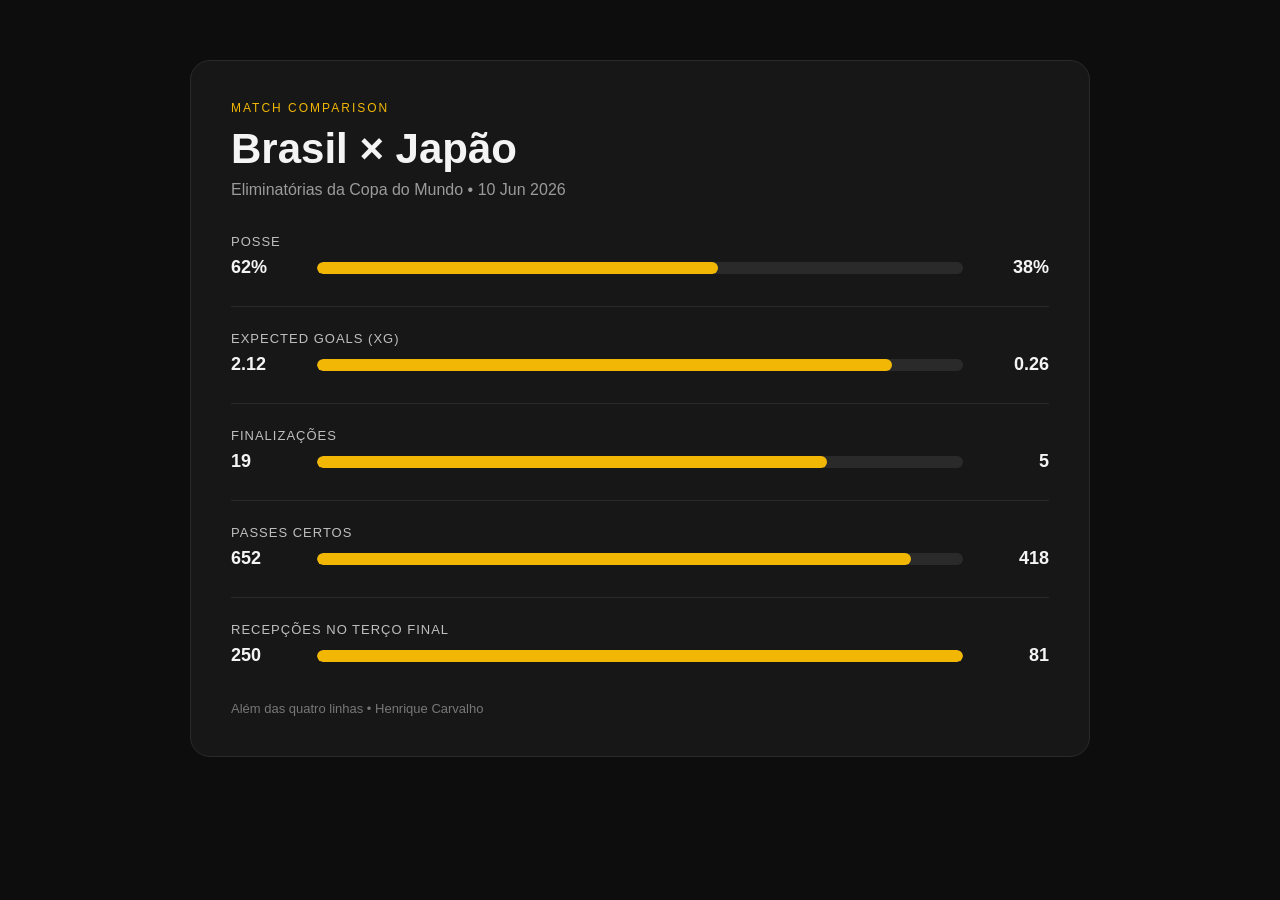
==== components/match-comparison.html @ fbf84113 "Remove match-comparison.html header" ====
<!DOCTYPE html>
<html lang="pt-BR">

<head>

<meta charset="UTF-8">
<meta name="viewport" content="width=device-width, initial-scale=1.0">

<title>Match Comparison</title>

<style>

*{
    margin:0;
    padding:0;
    box-sizing:border-box;
}

body{

    background:#0D0D0D;

    color:#F4F4F4;

    font-family:Inter,Arial,sans-serif;

    display:flex;

    justify-content:center;

    padding:60px;

}

.container{

    width:900px;

    background:#171717;

    border:1px solid #2A2A2A;

    border-radius:20px;

    padding:40px;

}

.label{

    color:#F2B705;

    font-size:12px;

    letter-spacing:2px;

    text-transform:uppercase;

    margin-bottom:10px;

}

h1{

    font-size:42px;

    margin-bottom:8px;

}

.subtitle{

    color:#9B9B9B;

    margin-bottom:35px;

}

.metric{

    margin-bottom:28px;

}

.metric-title{

    font-size:13px;

    color:#BFBFBF;

    margin-bottom:8px;

    letter-spacing:1px;

    text-transform:uppercase;

}

.row{

    display:grid;

    grid-template-columns:70px 1fr 70px;

    gap:16px;

    align-items:center;

}

.value{

    font-weight:700;

    font-size:18px;

}

.track{

    height:12px;

    background:#2A2A2A;

    border-radius:999px;

    overflow:hidden;

    position:relative;

}

.fill{

    height:100%;

    background:#F2B705;

    border-radius:999px;

}

.divider{

    height:1px;

    background:#2A2A2A;

    margin:24px 0;

}

.footer{

    margin-top:35px;

    color:#777;

    font-size:13px;

}

</style>

</head>

<body>

<div class="container">

<div class="label">

MATCH COMPARISON

</div>

<h1>

Brasil × Japão

</h1>

<div class="subtitle">

Eliminatórias da Copa do Mundo • 10 Jun 2026

</div>

<div class="metric">

<div class="metric-title">

Posse

</div>

<div class="row">

<div class="value">

62%

</div>

<div class="track">

<div class="fill" style="width:62%;"></div>

</div>

<div class="value" style="text-align:right;">

38%

</div>

</div>

</div>

<div class="divider"></div>

<div class="metric">

<div class="metric-title">

Expected Goals (xG)

</div>

<div class="row">

<div class="value">

2.12

</div>

<div class="track">

<div class="fill" style="width:89%;"></div>

</div>

<div class="value" style="text-align:right;">

0.26

</div>

</div>

</div>

<div class="divider"></div>

<div class="metric">

<div class="metric-title">

Finalizações

</div>

<div class="row">

<div class="value">

19

</div>

<div class="track">

<div class="fill" style="width:79%;"></div>

</div>

<div class="value" style="text-align:right;">

5

</div>

</div>

</div>

<div class="divider"></div>

<div class="metric">

<div class="metric-title">

Passes Certos

</div>

<div class="row">

<div class="value">

652

</div>

<div class="track">

<div class="fill" style="width:92%;"></div>

</div>

<div class="value" style="text-align:right;">

418

</div>

</div>

</div>

<div class="divider"></div>

<div class="metric">

<div class="metric-title">

Recepções no Terço Final

</div>

<div class="row">

<div class="value">

250

</div>

<div class="track">

<div class="fill" style="width:100%;"></div>

</div>

<div class="value" style="text-align:right;">

81

</div>

</div>

</div>

<div class="footer">

Além das quatro linhas • Henrique Carvalho

</div>

</div>

</body>

</html>
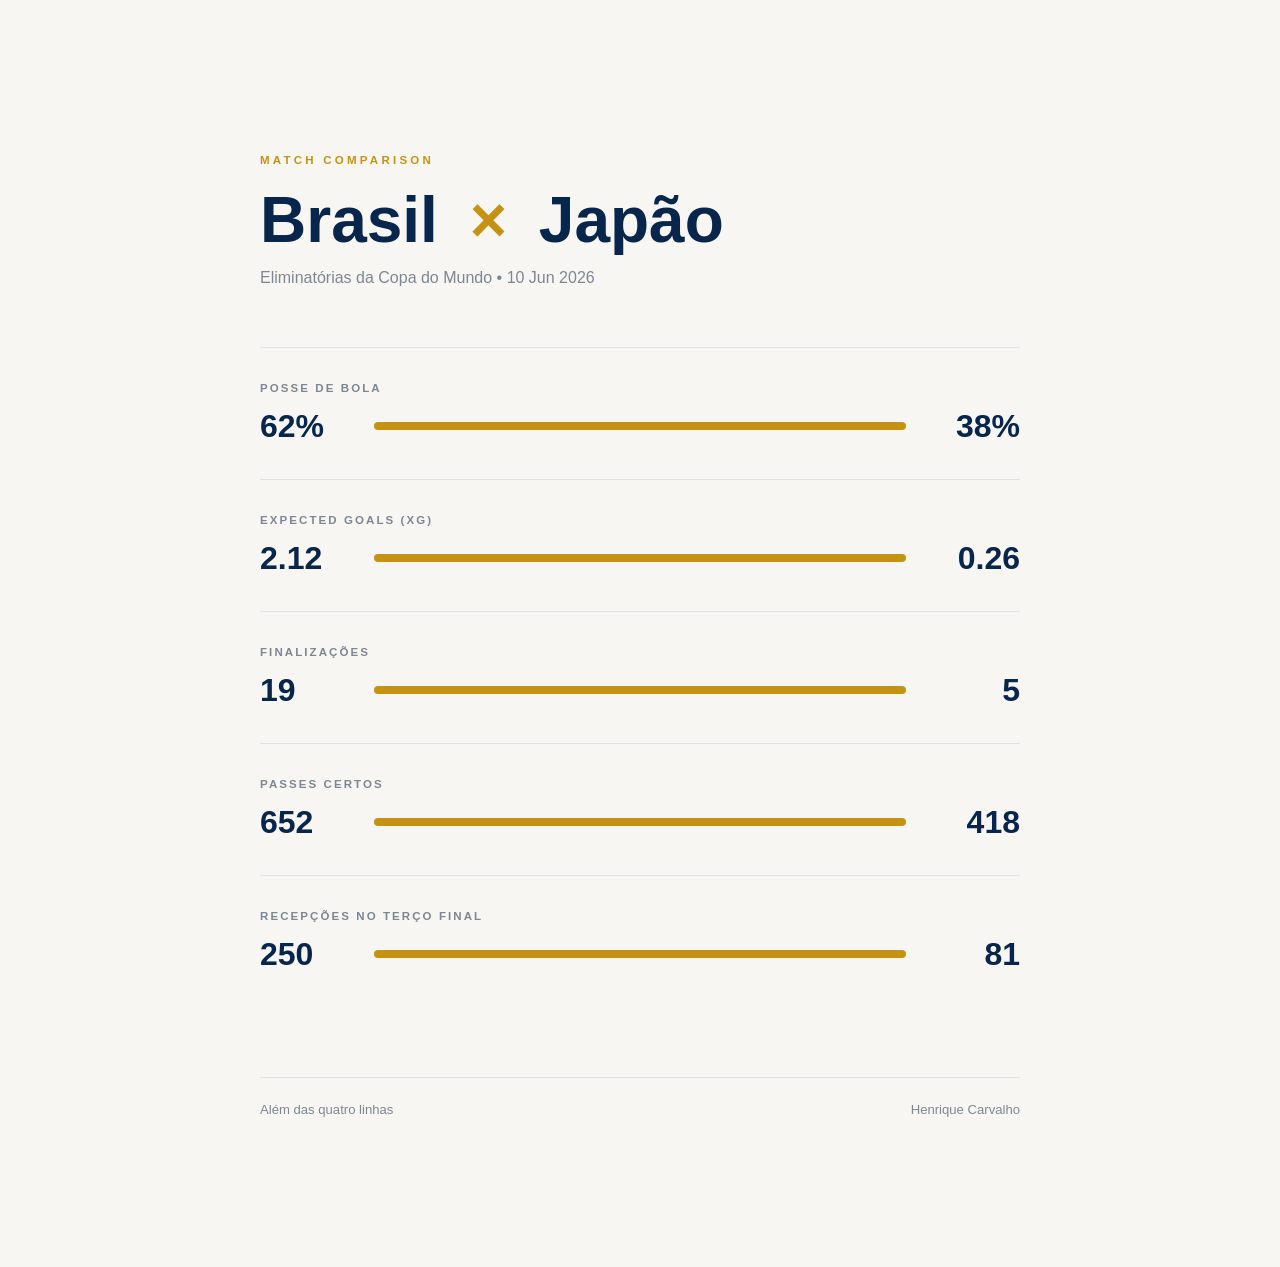
==== commit cb0d8339: "C-01 Match Comparison - primeira implementação" ====
--- a/components/match-comparison.html
+++ b/components/match-comparison.html
@@ -3,365 +3,68 @@
 
 <head>
 
-<meta charset="UTF-8">
-<meta name="viewport" content="width=device-width, initial-scale=1.0">
+    <meta charset="UTF-8">
 
-<title>Match Comparison</title>
+    <meta name="viewport"
+          content="width=device-width, initial-scale=1.0">
 
-<style>
+    <title>Match Comparison</title>
 
-*{
-    margin:0;
-    padding:0;
-    box-sizing:border-box;
-}
-
-body{
-
-    background:#0D0D0D;
-
-    color:#F4F4F4;
-
-    font-family:Inter,Arial,sans-serif;
-
-    display:flex;
-
-    justify-content:center;
-
-    padding:60px;
-
-}
-
-.container{
-
-    width:900px;
-
-    background:#171717;
-
-    border:1px solid #2A2A2A;
-
-    border-radius:20px;
-
-    padding:40px;
-
-}
-
-.label{
-
-    color:#F2B705;
-
-    font-size:12px;
-
-    letter-spacing:2px;
-
-    text-transform:uppercase;
-
-    margin-bottom:10px;
-
-}
-
-h1{
-
-    font-size:42px;
-
-    margin-bottom:8px;
-
-}
-
-.subtitle{
-
-    color:#9B9B9B;
-
-    margin-bottom:35px;
-
-}
-
-.metric{
-
-    margin-bottom:28px;
-
-}
-
-.metric-title{
-
-    font-size:13px;
-
-    color:#BFBFBF;
-
-    margin-bottom:8px;
-
-    letter-spacing:1px;
-
-    text-transform:uppercase;
-
-}
-
-.row{
-
-    display:grid;
-
-    grid-template-columns:70px 1fr 70px;
-
-    gap:16px;
-
-    align-items:center;
-
-}
-
-.value{
-
-    font-weight:700;
-
-    font-size:18px;
-
-}
-
-.track{
-
-    height:12px;
-
-    background:#2A2A2A;
-
-    border-radius:999px;
-
-    overflow:hidden;
-
-    position:relative;
-
-}
-
-.fill{
-
-    height:100%;
-
-    background:#F2B705;
-
-    border-radius:999px;
-
-}
-
-.divider{
-
-    height:1px;
-
-    background:#2A2A2A;
-
-    margin:24px 0;
-
-}
-
-.footer{
-
-    margin-top:35px;
-
-    color:#777;
-
-    font-size:13px;
-
-}
-
-</style>
+    <link rel="stylesheet"
+          href="../css/style.css">
 
 </head>
 
 <body>
 
-<div class="container">
+<section class="comparison">
 
-<div class="label">
+    <div class="comparison-header">
 
-MATCH COMPARISON
+        <span class="eyebrow">
 
-</div>
+            MATCH COMPARISON
 
-<h1>
+        </span>
 
-Brasil × Japão
+        <h1 class="match-title">
 
-</h1>
+            Brasil
+            <span>×</span>
+            Japão
 
-<div class="subtitle">
+        </h1>
 
-Eliminatórias da Copa do Mundo • 10 Jun 2026
+        <p class="competition">
 
-</div>
+            Eliminatórias da Copa do Mundo • 10 Jun 2026
 
-<div class="metric">
+        </p>
 
-<div class="metric-title">
+    </div>
 
-Posse
+    <div id="comparisonMetrics"></div>
 
-</div>
+    <footer class="comparison-footer">
 
-<div class="row">
+        <div>
 
-<div class="value">
+            Além das quatro linhas
 
-62%
+        </div>
 
-</div>
+        <div>
 
-<div class="track">
+            Henrique Carvalho
 
-<div class="fill" style="width:62%;"></div>
+        </div>
 
-</div>
+    </footer>
 
-<div class="value" style="text-align:right;">
+</section>
 
-38%
-
-</div>
-
-</div>
-
-</div>
-
-<div class="divider"></div>
-
-<div class="metric">
-
-<div class="metric-title">
-
-Expected Goals (xG)
-
-</div>
-
-<div class="row">
-
-<div class="value">
-
-2.12
-
-</div>
-
-<div class="track">
-
-<div class="fill" style="width:89%;"></div>
-
-</div>
-
-<div class="value" style="text-align:right;">
-
-0.26
-
-</div>
-
-</div>
-
-</div>
-
-<div class="divider"></div>
-
-<div class="metric">
-
-<div class="metric-title">
-
-Finalizações
-
-</div>
-
-<div class="row">
-
-<div class="value">
-
-19
-
-</div>
-
-<div class="track">
-
-<div class="fill" style="width:79%;"></div>
-
-</div>
-
-<div class="value" style="text-align:right;">
-
-5
-
-</div>
-
-</div>
-
-</div>
-
-<div class="divider"></div>
-
-<div class="metric">
-
-<div class="metric-title">
-
-Passes Certos
-
-</div>
-
-<div class="row">
-
-<div class="value">
-
-652
-
-</div>
-
-<div class="track">
-
-<div class="fill" style="width:92%;"></div>
-
-</div>
-
-<div class="value" style="text-align:right;">
-
-418
-
-</div>
-
-</div>
-
-</div>
-
-<div class="divider"></div>
-
-<div class="metric">
-
-<div class="metric-title">
-
-Recepções no Terço Final
-
-</div>
-
-<div class="row">
-
-<div class="value">
-
-250
-
-</div>
-
-<div class="track">
-
-<div class="fill" style="width:100%;"></div>
-
-</div>
-
-<div class="value" style="text-align:right;">
-
-81
-
-</div>
-
-</div>
-
-</div>
-
-<div class="footer">
-
-Além das quatro linhas • Henrique Carvalho
-
-</div>
-
-</div>
+<script src="../js/match-comparison.js"></script>
 
 </body>
 
-</html>
+</html>
--- a/css/style.css
+++ b/css/style.css
@@ -0,0 +1,257 @@
+/* ==================================================
+   ADQL UI
+   Comparison Metrics v2
+================================================== */
+
+:root{
+
+    --navy:#08264B;
+    --gold:#C69214;
+
+    --bg:#F7F6F2;
+
+    --text:#08264B;
+
+    --muted:#7D8793;
+
+    --line:#DFE3E8;
+
+}
+
+*{
+
+    margin:0;
+
+    padding:0;
+
+    box-sizing:border-box;
+
+}
+
+body{
+
+    background:var(--bg);
+
+    font-family:Inter,sans-serif;
+
+    color:var(--text);
+
+}
+
+
+/* ========================= */
+
+.comparison{
+
+    max-width:900px;
+
+    margin:80px auto;
+
+    padding:70px;
+
+}
+
+
+/* ========================= */
+
+.eyebrow{
+
+    color:var(--gold);
+
+    font-size:.72rem;
+
+    letter-spacing:.28em;
+
+    font-weight:700;
+
+    text-transform:uppercase;
+
+}
+
+.match-title{
+
+    margin-top:22px;
+
+    font-size:4rem;
+
+    line-height:.95;
+
+    color:var(--navy);
+
+    font-weight:800;
+
+}
+
+.match-title span{
+
+    color:var(--gold);
+
+    padding:0 14px;
+
+}
+
+.competition{
+
+    margin-top:18px;
+
+    color:var(--muted);
+
+    font-size:1rem;
+
+}
+
+
+/* ========================= */
+
+.metric{
+
+    padding:34px 0;
+
+    border-top:1px solid var(--line);
+
+}
+
+.metric:first-child{
+
+    margin-top:60px;
+
+}
+
+
+/* ========================= */
+
+.metric-header{
+
+    display:flex;
+
+    justify-content:space-between;
+
+    margin-bottom:14px;
+
+}
+
+.metric-label{
+
+    text-transform:uppercase;
+
+    letter-spacing:.18em;
+
+    font-size:.72rem;
+
+    color:var(--muted);
+
+    font-weight:700;
+
+}
+
+
+/* ========================= */
+
+.metric-values{
+
+    display:grid;
+
+    grid-template-columns:90px 1fr 90px;
+
+    gap:24px;
+
+    align-items:center;
+
+}
+
+.value{
+
+    font-size:2rem;
+
+    font-weight:800;
+
+    color:var(--navy);
+
+}
+
+.value:last-child{
+
+    text-align:right;
+
+}
+
+
+/* ========================= */
+
+.bar{
+
+    height:8px;
+
+    background:#ECECEC;
+
+    border-radius:999px;
+
+    overflow:hidden;
+
+}
+
+.bar-fill{
+
+    height:100%;
+
+    width:0;
+
+    background:var(--gold);
+
+    transition:width .8s ease;
+
+}
+
+
+/* ========================= */
+
+.comparison-footer{
+
+    margin-top:70px;
+
+    border-top:1px solid var(--line);
+
+    padding-top:24px;
+
+    display:flex;
+
+    justify-content:space-between;
+
+    color:var(--muted);
+
+    font-size:.82rem;
+
+}
+
+
+/* ========================= */
+
+@media(max-width:768px){
+
+.comparison{
+
+    padding:30px;
+
+}
+
+.match-title{
+
+    font-size:2.6rem;
+
+}
+
+.metric-values{
+
+    grid-template-columns:70px 1fr 70px;
+
+    gap:16px;
+
+}
+
+.value{
+
+    font-size:1.35rem;
+
+}
+
+}
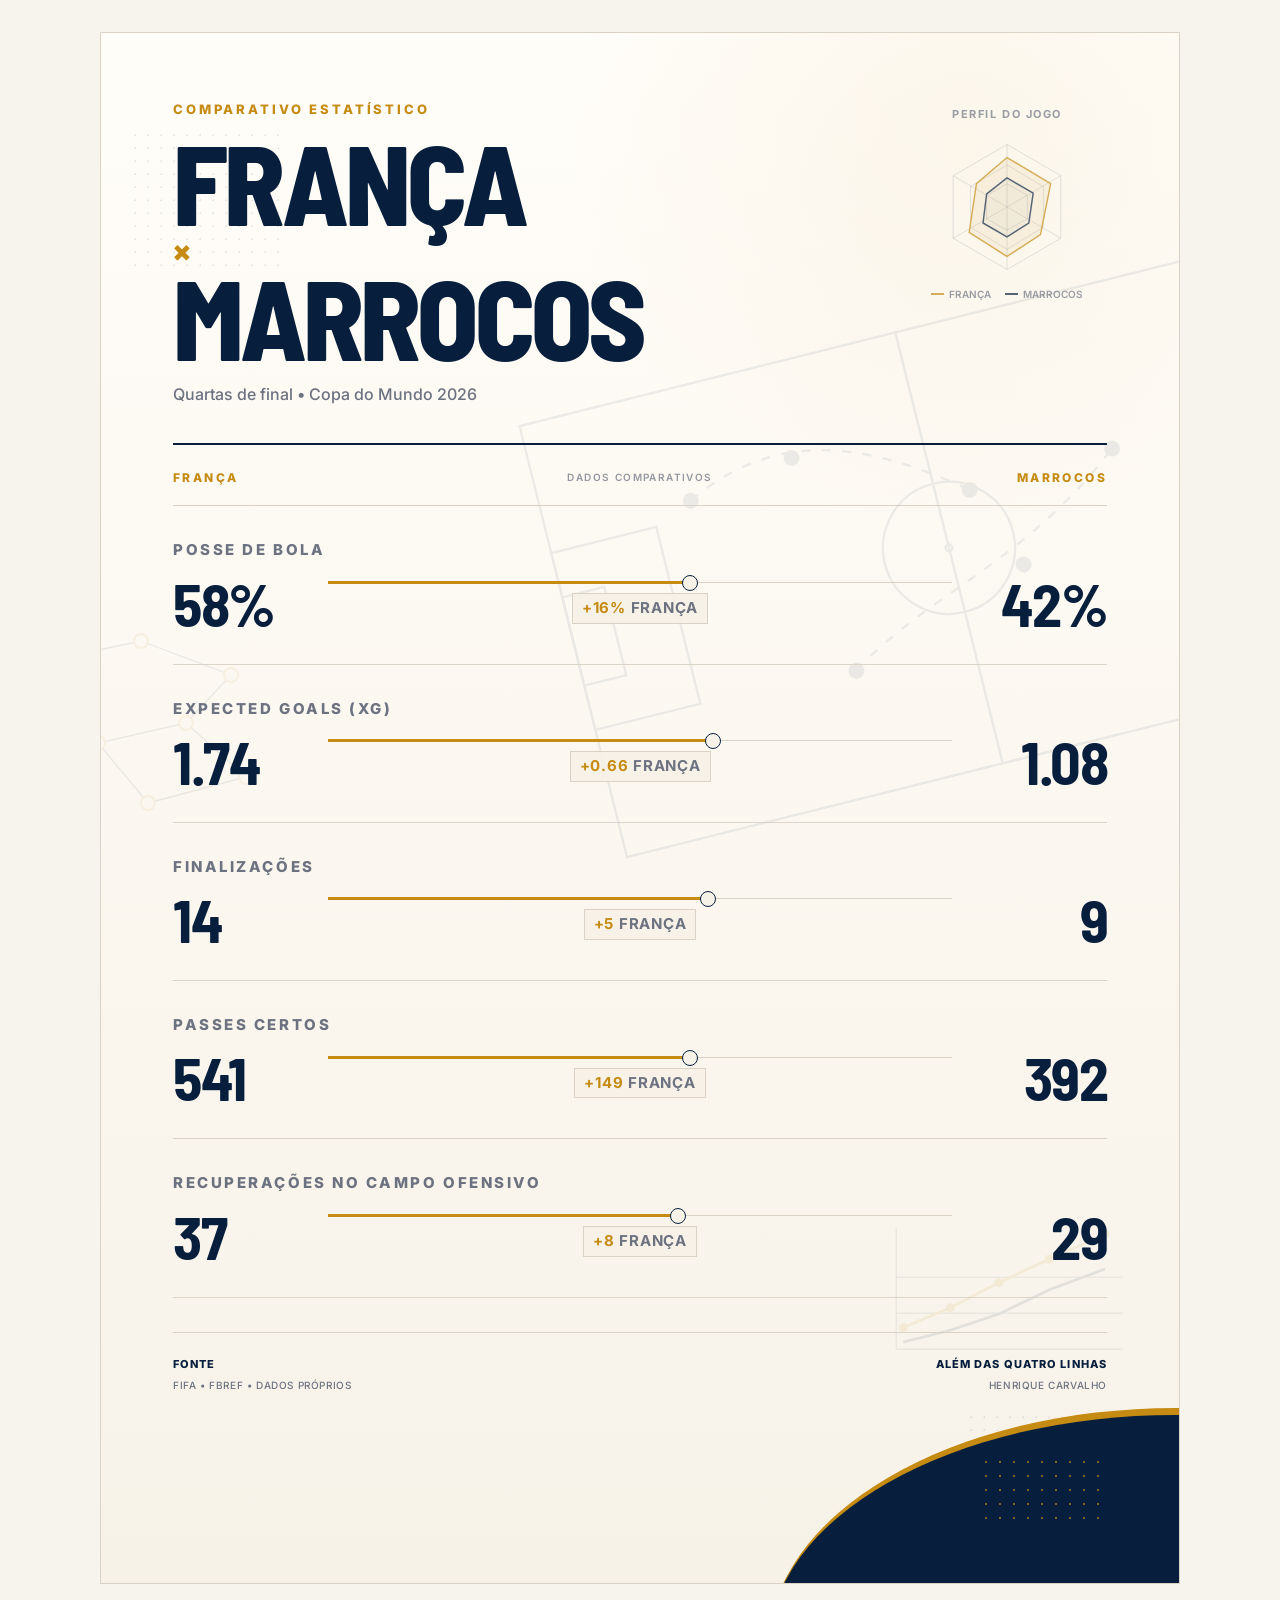
==== commit acd77b07: "V3.0 match comparission" ====
--- a/components/match-comparison.html
+++ b/components/match-comparison.html
@@ -3,67 +3,548 @@
 
 <head>
 
-    <meta charset="UTF-8">
-
-    <meta name="viewport"
-          content="width=device-width, initial-scale=1.0">
-
-    <title>Match Comparison</title>
-
-    <link rel="stylesheet"
-          href="../css/style.css">
+  <meta charset="UTF-8" />
+
+  <meta
+    name="viewport"
+    content="width=device-width, initial-scale=1.0"
+  />
+
+  <title>
+    ADQL UI — Comparativo Estatístico
+  </title>
+
+
+  <!-- TIPOGRAFIA -->
+
+  <link
+    rel="preconnect"
+    href="https://fonts.googleapis.com"
+  />
+
+  <link
+    rel="preconnect"
+    href="https://fonts.gstatic.com"
+    crossorigin
+  />
+
+  <link
+    href="https://fonts.googleapis.com/css2?family=Barlow+Semi+Condensed:wght@500;600;700;800;900&family=Inter:wght@400;500;600;700;800&display=swap"
+    rel="stylesheet"
+  />
+
+
+  <!-- ADQL CORE -->
+
+  <link
+    rel="stylesheet"
+    href="../css/core/core.css"
+  />
+
+
+  <!-- COMPONENTE -->
+
+  <link
+    rel="stylesheet"
+    href="../css/components/match-comparison.css"
+  />
 
 </head>
 
+
 <body>
 
-<section class="comparison">
-
-    <div class="comparison-header">
-
-        <span class="eyebrow">
-
-            MATCH COMPARISON
+  <main class="adql-canvas">
+
+
+    <section class="mc-poster">
+
+
+      <!-- ==================================================
+           ELEMENTOS GRÁFICOS DE FUNDO
+      =================================================== -->
+
+
+      <div
+        class="mc-background"
+        aria-hidden="true"
+      >
+
+
+        <div
+          class="mc-dot-grid mc-dot-grid-top"
+        ></div>
+
+
+        <div
+          class="mc-dot-grid mc-dot-grid-bottom"
+        ></div>
+
+
+        <!-- CAMPO EM MARCA D'ÁGUA -->
+
+        <svg
+          class="mc-bg-pitch"
+          viewBox="0 0 720 430"
+        >
+
+          <rect
+            x="20"
+            y="20"
+            width="680"
+            height="390"
+          />
+
+          <line
+            x1="360"
+            y1="20"
+            x2="360"
+            y2="410"
+          />
+
+          <circle
+            cx="360"
+            cy="215"
+            r="58"
+          />
+
+          <circle
+            cx="360"
+            cy="215"
+            r="3"
+          />
+
+          <rect
+            x="20"
+            y="135"
+            width="95"
+            height="160"
+          />
+
+          <rect
+            x="605"
+            y="135"
+            width="95"
+            height="160"
+          />
+
+          <rect
+            x="20"
+            y="175"
+            width="38"
+            height="80"
+          />
+
+          <rect
+            x="662"
+            y="175"
+            width="38"
+            height="80"
+          />
+
+          <path
+            d="M150 120 C240 75 315 110 390 170"
+          />
+
+          <path
+            d="M255 300 C330 250 420 245 520 165"
+          />
+
+          <circle cx="150" cy="120" r="6" />
+          <circle cx="245" cy="105" r="6" />
+          <circle cx="390" cy="170" r="6" />
+          <circle cx="255" cy="300" r="6" />
+          <circle cx="420" cy="245" r="6" />
+          <circle cx="520" cy="165" r="6" />
+
+        </svg>
+
+
+        <!-- REDE DE CONEXÕES -->
+
+        <svg
+          class="mc-bg-network"
+          viewBox="0 0 260 220"
+        >
+
+          <line x1="35" y1="45" x2="115" y2="28" />
+          <line x1="115" y1="28" x2="205" y2="62" />
+          <line x1="35" y1="45" x2="72" y2="130" />
+          <line x1="72" y1="130" x2="160" y2="110" />
+          <line x1="160" y1="110" x2="205" y2="62" />
+          <line x1="72" y1="130" x2="122" y2="190" />
+          <line x1="122" y1="190" x2="220" y2="164" />
+          <line x1="160" y1="110" x2="220" y2="164" />
+
+          <circle cx="35" cy="45" r="7" />
+          <circle cx="115" cy="28" r="7" />
+          <circle cx="205" cy="62" r="7" />
+          <circle cx="72" cy="130" r="7" />
+          <circle cx="160" cy="110" r="7" />
+          <circle cx="122" cy="190" r="7" />
+          <circle cx="220" cy="164" r="7" />
+
+        </svg>
+
+
+        <!-- GRÁFICO DE TENDÊNCIA -->
+
+        <svg
+          class="mc-bg-chart"
+          viewBox="0 0 300 190"
+        >
+
+          <line x1="28" y1="158" x2="280" y2="158" />
+          <line x1="28" y1="24" x2="28" y2="158" />
+
+          <line x1="28" y1="118" x2="280" y2="118" />
+          <line x1="28" y1="78" x2="280" y2="78" />
+
+
+          <path
+            class="mc-chart-gold"
+            d="M36 134 L88 112 L142 84 L198 58 L260 30"
+          />
+
+
+          <path
+            class="mc-chart-blue"
+            d="M36 150 L88 137 L142 119 L198 92 L260 69"
+          />
+
+
+          <circle
+            class="mc-chart-gold-node"
+            cx="36"
+            cy="134"
+            r="5"
+          />
+
+          <circle
+            class="mc-chart-gold-node"
+            cx="88"
+            cy="112"
+            r="5"
+          />
+
+          <circle
+            class="mc-chart-gold-node"
+            cx="142"
+            cy="84"
+            r="5"
+          />
+
+          <circle
+            class="mc-chart-gold-node"
+            cx="198"
+            cy="58"
+            r="5"
+          />
+
+          <circle
+            class="mc-chart-gold-node"
+            cx="260"
+            cy="30"
+            r="5"
+          />
+
+        </svg>
+
+
+      </div>
+
+
+
+      <!-- ==================================================
+           CABEÇALHO
+      =================================================== -->
+
+
+      <header class="mc-header">
+
+
+        <div class="mc-title-area">
+
+
+          <div class="mc-title-content">
+
+
+            <p class="mc-kicker">
+
+              Comparativo estatístico
+
+            </p>
+
+
+            <h1 class="mc-title">
+
+
+              <span id="homeTitle">
+
+                França
+
+              </span>
+
+
+              <em>
+
+                ×
+
+              </em>
+
+
+              <span id="awayTitle">
+
+                Marrocos
+
+              </span>
+
+
+            </h1>
+
+
+            <p
+              id="matchSubtitle"
+              class="mc-subtitle"
+            >
+
+              Quartas de final • Copa do Mundo 2026
+
+            </p>
+
+
+          </div>
+
+
+
+          <!-- RADAR -->
+
+
+          <div class="mc-radar-block">
+
+
+            <span class="mc-radar-label">
+
+              Perfil do jogo
+
+            </span>
+
+
+            <svg
+              class="mc-radar"
+              viewBox="0 0 220 220"
+              aria-hidden="true"
+            >
+
+
+              <polygon
+                class="mc-radar-grid"
+                points="110,24 184,67 184,153 110,196 36,153 36,67"
+              />
+
+
+              <polygon
+                class="mc-radar-grid"
+                points="110,52 160,82 160,138 110,168 60,138 60,82"
+              />
+
+
+              <polygon
+                class="mc-radar-grid"
+                points="110,78 138,94 138,126 110,142 82,126 82,94"
+              />
+
+
+              <line
+                x1="110"
+                y1="24"
+                x2="110"
+                y2="196"
+              />
+
+
+              <line
+                x1="36"
+                y1="67"
+                x2="184"
+                y2="153"
+              />
+
+
+              <line
+                x1="184"
+                y1="67"
+                x2="36"
+                y2="153"
+              />
+
+
+              <polygon
+                class="mc-radar-home"
+                points="110,42 170,78 156,148 110,178 58,145 68,78"
+              />
+
+
+              <polygon
+                class="mc-radar-away"
+                points="110,70 146,91 140,132 110,151 77,132 82,92"
+              />
+
+
+            </svg>
+
+
+            <div class="mc-radar-legend">
+
+
+              <span>
+
+                <i class="home"></i>
+
+                França
+
+              </span>
+
+
+              <span>
+
+                <i class="away"></i>
+
+                Marrocos
+
+              </span>
+
+
+            </div>
+
+
+          </div>
+
+
+        </div>
+
+
+      </header>
+
+
+
+      <!-- ==================================================
+           EQUIPES
+      =================================================== -->
+
+
+      <div class="mc-teams">
+
+
+        <span id="homeName">
+
+          França
 
         </span>
 
-        <h1 class="match-title">
-
-            Brasil
-            <span>×</span>
-            Japão
-
-        </h1>
-
-        <p class="competition">
-
-            Eliminatórias da Copa do Mundo • 10 Jun 2026
-
-        </p>
-
-    </div>
-
-    <div id="comparisonMetrics"></div>
-
-    <footer class="comparison-footer">
+
+        <span class="mc-center-mark">
+
+          Dados comparativos
+
+        </span>
+
+
+        <span id="awayName">
+
+          Marrocos
+
+        </span>
+
+
+      </div>
+
+
+
+      <!-- ==================================================
+           MÉTRICAS
+      =================================================== -->
+
+
+      <section
+        id="metrics"
+        class="mc-metrics"
+      ></section>
+
+
+
+      <!-- ==================================================
+           RODAPÉ
+      =================================================== -->
+
+
+      <footer class="mc-footer">
+
 
         <div>
 
+          <strong>
+
+            Fonte
+
+          </strong>
+
+
+          <span>
+
+            FIFA • FBref • Dados próprios
+
+          </span>
+
+        </div>
+
+
+
+        <div class="mc-footer-brand">
+
+          <strong>
+
             Além das quatro linhas
 
+          </strong>
+
+
+          <span>
+
+            Henrique Carvalho
+
+          </span>
+
         </div>
 
-        <div>
-
-            Henrique Carvalho
-
-        </div>
-
-    </footer>
-
-</section>
-
-<script src="../js/match-comparison.js"></script>
+
+      </footer>
+
+
+
+      <!-- ASSINATURA GRÁFICA -->
+
+
+      <div
+        class="mc-wave"
+        aria-hidden="true"
+      ></div>
+
+
+      <div
+        class="mc-wave-dots"
+        aria-hidden="true"
+      ></div>
+
+
+    </section>
+
+
+  </main>
+
+
+  <script src="../js/match-comparison.js"></script>
+
 
 </body>
 
--- a/css/core/core.css
+++ b/css/core/core.css
@@ -0,0 +1,5 @@
+@import url("tokens.css");
+@import url("typography.css");
+@import url("grid.css");
+@import url("layout.css");
+@import url("decorations.css");
--- a/css/components/match-comparison.css
+++ b/css/components/match-comparison.css
@@ -0,0 +1,1172 @@
+/* ==========================================================
+   ADQL UI
+   MATCH COMPARISON — TYPOGRAPHY REFINEMENT
+========================================================== */
+
+
+/* ==========================================================
+   GLOBAL COMPONENT
+========================================================== */
+
+.mc-poster{
+
+  position:relative;
+
+  width:min(
+    1080px,
+    100%
+  );
+
+  min-height:1350px;
+
+  overflow:hidden;
+
+  padding:
+    68px
+    72px
+    96px;
+
+  background:
+
+    radial-gradient(
+      circle at 80% 7%,
+      rgba(197,139,18,.055),
+      transparent 24%
+    ),
+
+    linear-gradient(
+      180deg,
+      #fffdf8 0%,
+      #f7f2e8 100%
+    );
+
+  border:
+    1px solid
+    var(--adql-border);
+
+  color:
+    var(--adql-navy);
+
+  font-family:
+    "Barlow Semi Condensed",
+    "Arial Narrow",
+    Arial,
+    sans-serif;
+
+  -webkit-font-smoothing:
+    antialiased;
+
+  text-rendering:
+    optimizeLegibility;
+
+}
+
+
+/* ==========================================================
+   BACKGROUND GRAPHICS
+========================================================== */
+
+.mc-background{
+
+  position:absolute;
+
+  inset:0;
+
+  overflow:hidden;
+
+  pointer-events:none;
+
+  z-index:0;
+
+}
+
+
+/* FIELD */
+
+.mc-bg-pitch{
+
+  position:absolute;
+
+  width:820px;
+
+  right:-180px;
+
+  top:270px;
+
+  transform:
+    rotate(-14deg);
+
+  opacity:.065;
+
+}
+
+
+.mc-bg-pitch rect,
+.mc-bg-pitch line,
+.mc-bg-pitch circle,
+.mc-bg-pitch path{
+
+  fill:none;
+
+  stroke:
+    var(--adql-navy);
+
+  stroke-width:2;
+
+}
+
+
+.mc-bg-pitch path{
+
+  stroke-dasharray:
+    8 10;
+
+}
+
+
+.mc-bg-pitch circle:nth-last-child(-n+6){
+
+  fill:
+    var(--adql-navy);
+
+}
+
+
+/* NETWORK */
+
+.mc-bg-network{
+
+  position:absolute;
+
+  width:260px;
+
+  left:-75px;
+
+  top:580px;
+
+  opacity:.07;
+
+}
+
+
+.mc-bg-network line{
+
+  stroke:
+    var(--adql-navy);
+
+  stroke-width:1.3;
+
+}
+
+
+.mc-bg-network circle{
+
+  fill:
+    var(--adql-white);
+
+  stroke:
+    var(--adql-gold);
+
+  stroke-width:2;
+
+}
+
+
+/* TREND */
+
+.mc-bg-chart{
+
+  position:absolute;
+
+  width:270px;
+
+  right:38px;
+
+  bottom:205px;
+
+  opacity:.09;
+
+}
+
+
+.mc-bg-chart line{
+
+  stroke:
+    var(--adql-navy);
+
+  stroke-width:1;
+
+}
+
+
+.mc-bg-chart path{
+
+  fill:none;
+
+  stroke-width:3;
+
+}
+
+
+.mc-chart-gold{
+
+  stroke:
+    var(--adql-gold);
+
+}
+
+
+.mc-chart-blue{
+
+  stroke:
+    var(--adql-navy);
+
+}
+
+
+.mc-chart-gold-node{
+
+  fill:
+    var(--adql-gold);
+
+}
+
+
+/* DOT GRIDS */
+
+.mc-dot-grid{
+
+  position:absolute;
+
+  background-image:
+
+    radial-gradient(
+      var(--adql-navy) 1px,
+      transparent 1px
+    );
+
+  background-size:
+    13px 13px;
+
+  opacity:.09;
+
+}
+
+
+.mc-dot-grid-top{
+
+  width:150px;
+
+  height:140px;
+
+  left:28px;
+
+  top:96px;
+
+}
+
+
+.mc-dot-grid-bottom{
+
+  width:180px;
+
+  height:120px;
+
+  right:34px;
+
+  bottom:52px;
+
+}
+
+
+/* ==========================================================
+   HEADER
+========================================================== */
+
+.mc-header{
+
+  position:relative;
+
+  z-index:3;
+
+}
+
+
+.mc-title-area{
+
+  display:grid;
+
+  grid-template-columns:
+    minmax(0,1fr)
+    200px;
+
+  gap:34px;
+
+  align-items:start;
+
+  padding-bottom:36px;
+
+  border-bottom:
+    2px solid
+    var(--adql-navy);
+
+}
+
+
+/* KICKER */
+
+.mc-kicker{
+
+  margin-bottom:18px;
+
+  color:
+    var(--adql-gold);
+
+  font-family:
+    "Inter",
+    Arial,
+    sans-serif;
+
+  font-size:13px;
+
+  font-weight:800;
+
+  line-height:1.3;
+
+  letter-spacing:.22em;
+
+  text-transform:
+    uppercase;
+
+}
+
+
+/* MAIN TITLE */
+
+.mc-title{
+
+  max-width:730px;
+
+  color:
+    var(--adql-navy);
+
+  font-size:
+
+    clamp(
+      82px,
+      8.7vw,
+      120px
+    );
+
+  font-weight:800;
+
+  line-height:.82;
+
+  letter-spacing:
+    -.035em;
+
+  text-transform:
+    uppercase;
+
+}
+
+
+.mc-title span{
+
+  display:block;
+
+}
+
+
+.mc-title em{
+
+  display:block;
+
+  margin:
+    9px 0
+    7px;
+
+  color:
+    var(--adql-gold);
+
+  font-size:.38em;
+
+  font-style:normal;
+
+  font-weight:700;
+
+  line-height:.65;
+
+  letter-spacing:0;
+
+}
+
+
+/* SUBTITLE */
+
+.mc-subtitle{
+
+  margin-top:20px;
+
+  color:
+    var(--adql-muted);
+
+  font-family:
+    "Inter",
+    Arial,
+    sans-serif;
+
+  font-size:16px;
+
+  font-weight:500;
+
+  line-height:1.55;
+
+  letter-spacing:0;
+
+}
+
+
+/* ==========================================================
+   RADAR
+========================================================== */
+
+.mc-radar-block{
+
+  position:relative;
+
+  align-self:start;
+
+  padding-top:6px;
+
+  opacity:.68;
+
+  text-align:center;
+
+}
+
+
+.mc-radar-label{
+
+  display:block;
+
+  margin-bottom:6px;
+
+  color:
+    var(--adql-muted);
+
+  font-family:
+    "Inter",
+    Arial,
+    sans-serif;
+
+  font-size:11px;
+
+  font-weight:700;
+
+  letter-spacing:.14em;
+
+  text-transform:
+    uppercase;
+
+}
+
+
+.mc-radar{
+
+  width:160px;
+
+  height:160px;
+
+}
+
+
+.mc-radar polygon,
+.mc-radar line{
+
+  fill:none;
+
+  stroke:
+    rgba(7,31,61,.22);
+
+  stroke-width:1;
+
+}
+
+
+.mc-radar-home{
+
+  fill:
+    rgba(197,139,18,.11)
+    !important;
+
+  stroke:
+    var(--adql-gold)
+    !important;
+
+  stroke-width:
+    2 !important;
+
+}
+
+
+.mc-radar-away{
+
+  fill:
+    rgba(7,31,61,.035)
+    !important;
+
+  stroke:
+    var(--adql-navy)
+    !important;
+
+  stroke-width:
+    2 !important;
+
+}
+
+
+.mc-radar-legend{
+
+  display:flex;
+
+  justify-content:center;
+
+  gap:14px;
+
+  margin-top:-2px;
+
+  color:
+    var(--adql-muted);
+
+  font-family:
+    "Inter",
+    Arial,
+    sans-serif;
+
+  font-size:10px;
+
+  font-weight:600;
+
+  text-transform:
+    uppercase;
+
+}
+
+
+.mc-radar-legend span{
+
+  display:flex;
+
+  align-items:center;
+
+  gap:5px;
+
+}
+
+
+.mc-radar-legend i{
+
+  width:13px;
+
+  height:2px;
+
+}
+
+
+.mc-radar-legend i.home{
+
+  background:
+    var(--adql-gold);
+
+}
+
+
+.mc-radar-legend i.away{
+
+  background:
+    var(--adql-navy);
+
+}
+
+
+/* ==========================================================
+   TEAM LABELS
+========================================================== */
+
+.mc-teams{
+
+  position:relative;
+
+  z-index:3;
+
+  display:grid;
+
+  grid-template-columns:
+    1fr
+    auto
+    1fr;
+
+  align-items:center;
+
+  gap:20px;
+
+  padding:
+    25px 0
+    20px;
+
+  border-bottom:
+    1px solid
+    var(--adql-border);
+
+  color:
+    var(--adql-gold);
+
+  font-family:
+    "Inter",
+    Arial,
+    sans-serif;
+
+  font-size:12px;
+
+  font-weight:800;
+
+  line-height:1.3;
+
+  letter-spacing:.2em;
+
+  text-transform:
+    uppercase;
+
+}
+
+
+.mc-teams span:last-child{
+
+  text-align:right;
+
+}
+
+
+.mc-center-mark{
+
+  color:
+    var(--adql-muted);
+
+  font-size:10px;
+
+  font-weight:600;
+
+  letter-spacing:.14em;
+
+  opacity:.72;
+
+}
+
+
+/* ==========================================================
+   METRICS
+========================================================== */
+
+.mc-metrics{
+
+  position:relative;
+
+  z-index:3;
+
+}
+
+
+.mc-metric{
+
+  position:relative;
+
+  display:grid;
+
+  grid-template-columns:
+    1fr;
+
+  padding:
+    34px 0;
+
+  border-bottom:
+    1px solid
+    rgba(
+      216,
+      209,
+      196,
+      .88
+    );
+
+}
+
+
+/* LABEL */
+
+.mc-metric-name{
+
+  margin-bottom:15px;
+
+  color:
+    var(--adql-muted);
+
+  font-family:
+    "Inter",
+    Arial,
+    sans-serif;
+
+  font-size:15px;
+
+  font-weight:800;
+
+  line-height:1.35;
+
+  letter-spacing:.17em;
+
+  text-transform:
+    uppercase;
+
+}
+
+
+/* VALUES GRID */
+
+.mc-metric-values{
+
+  display:grid;
+
+  grid-template-columns:
+    126px
+    1fr
+    126px;
+
+  gap:29px;
+
+  align-items:center;
+
+}
+
+
+/* NUMBERS */
+
+.mc-value{
+
+  color:
+    var(--adql-navy);
+
+  font-size:60px;
+
+  font-weight:700;
+
+  line-height:.9;
+
+  letter-spacing:
+    -.025em;
+
+}
+
+
+.mc-value.away{
+
+  text-align:right;
+
+}
+
+
+/* VISUAL */
+
+.mc-visual{
+
+  display:flex;
+
+  flex-direction:column;
+
+  gap:10px;
+
+}
+
+
+/* COMPARISON LINE */
+
+.mc-line{
+
+  position:relative;
+
+  height:1px;
+
+  background:
+    var(--adql-border);
+
+}
+
+
+.mc-fill{
+
+  position:absolute;
+
+  left:0;
+
+  top:-1px;
+
+  height:3px;
+
+  background:
+    var(--adql-gold);
+
+}
+
+
+.mc-node{
+
+  position:absolute;
+
+  top:-7px;
+
+  width:16px;
+
+  height:16px;
+
+  border:
+    1.5px solid
+    var(--adql-navy);
+
+  border-radius:50%;
+
+  background:
+    #f7f2e8;
+
+  transform:
+    translateX(-50%);
+
+}
+
+
+/* DIFFERENCE BADGE */
+
+.mc-note{
+
+  align-self:center;
+
+  min-width:90px;
+
+  padding:
+    5px 9px;
+
+  color:
+    var(--adql-muted);
+
+  border:
+    1px solid
+    var(--adql-border);
+
+  background:
+    rgba(
+      247,
+      242,
+      232,
+      .94
+    );
+
+  font-family:
+    "Inter",
+    Arial,
+    sans-serif;
+
+  font-size:15px;
+
+  font-weight:700;
+
+  line-height:1.25;
+
+  letter-spacing:.05em;
+
+  text-align:center;
+
+  text-transform:
+    uppercase;
+
+}
+
+
+.mc-note strong{
+
+  color:
+    var(--adql-gold);
+
+}
+
+
+/* ==========================================================
+   FOOTER
+========================================================== */
+
+.mc-footer{
+
+  position:relative;
+
+  z-index:3;
+
+  display:flex;
+
+  justify-content:space-between;
+
+  gap:30px;
+
+  margin-top:34px;
+
+  padding-top:24px;
+
+  padding-bottom:95px;
+
+  border-top:
+    1px solid
+    var(--adql-border);
+
+  font-family:
+    "Inter",
+    Arial,
+    sans-serif;
+
+  text-transform:
+    uppercase;
+
+}
+
+
+.mc-footer div{
+
+  display:flex;
+
+  flex-direction:column;
+
+  gap:7px;
+
+}
+
+
+.mc-footer strong{
+
+  color:
+    var(--adql-navy);
+
+  font-size:11px;
+
+  font-weight:800;
+
+  line-height:1.3;
+
+  letter-spacing:.1em;
+
+}
+
+
+.mc-footer span{
+
+  color:
+    var(--adql-muted);
+
+  font-size:10px;
+
+  font-weight:500;
+
+  line-height:1.4;
+
+  letter-spacing:.06em;
+
+}
+
+
+.mc-footer-brand{
+
+  text-align:right;
+
+}
+
+
+/* ==========================================================
+   BOTTOM SIGNATURE
+========================================================== */
+
+.mc-wave{
+
+  position:absolute;
+
+  right:-170px;
+
+  bottom:-165px;
+
+  width:580px;
+
+  height:340px;
+
+  background:
+    var(--adql-navy);
+
+  border-top:
+    7px solid
+    var(--adql-gold);
+
+  border-radius:
+    70% 0 0 0;
+
+  z-index:1;
+
+}
+
+
+.mc-wave-dots{
+
+  position:absolute;
+
+  right:70px;
+
+  bottom:52px;
+
+  width:130px;
+
+  height:76px;
+
+  background-image:
+
+    radial-gradient(
+      var(--adql-gold) 1.5px,
+      transparent 1.5px
+    );
+
+  background-size:
+    14px 14px;
+
+  opacity:.65;
+
+  z-index:2;
+
+}
+
+
+/* ==========================================================
+   RESPONSIVE
+========================================================== */
+
+@media(max-width:760px){
+
+
+  .mc-poster{
+
+    min-height:auto;
+
+    padding:
+      34px
+      28px
+      60px;
+
+  }
+
+
+  .mc-title-area{
+
+    grid-template-columns:
+      1fr;
+
+  }
+
+
+  .mc-radar-block{
+
+    display:none;
+
+  }
+
+
+  .mc-title{
+
+    font-size:66px;
+
+  }
+
+
+  .mc-subtitle{
+
+    font-size:15px;
+
+  }
+
+
+  .mc-metric-values{
+
+    grid-template-columns:
+      76px
+      1fr
+      76px;
+
+    gap:14px;
+
+  }
+
+
+  .mc-value{
+
+    font-size:35px;
+
+  }
+
+
+  .mc-metric-name{
+
+    font-size:10px;
+
+  }
+
+
+  .mc-teams{
+
+    grid-template-columns:
+      1fr
+      1fr;
+
+    font-size:11px;
+
+  }
+
+
+  .mc-center-mark{
+
+    display:none;
+
+  }
+
+
+  .mc-footer{
+
+    flex-direction:column;
+
+    padding-bottom:40px;
+
+  }
+
+
+  .mc-footer-brand{
+
+    text-align:left;
+
+  }
+
+
+  .mc-bg-pitch{
+
+    width:580px;
+
+    right:-290px;
+
+    top:320px;
+
+  }
+
+
+  .mc-bg-network{
+
+    display:none;
+
+  }
+
+
+}
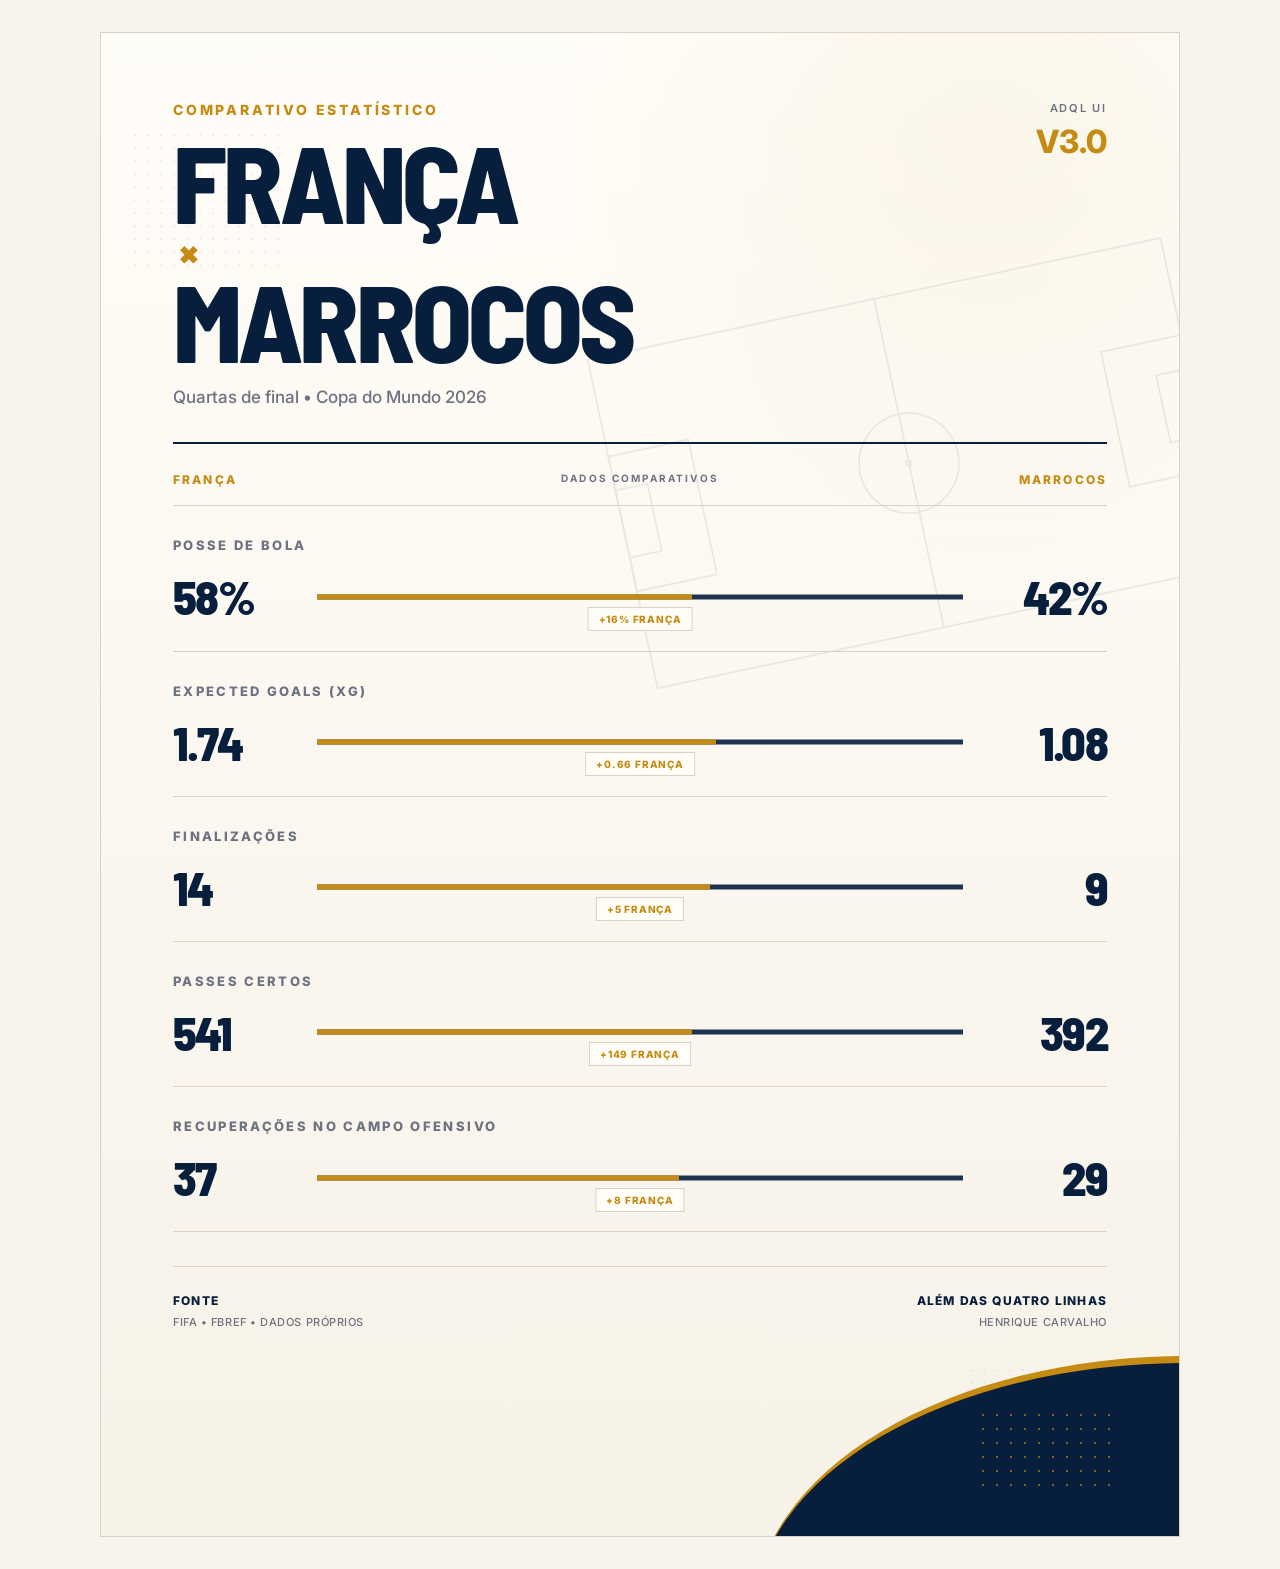
==== commit e720dc22: "c01 completo" ====
--- a/components/match-comparison.html
+++ b/components/match-comparison.html
@@ -1,551 +1,91 @@
 <!DOCTYPE html>
 <html lang="pt-BR">
+<head>
+  <meta charset="UTF-8" />
+  <meta name="viewport" content="width=device-width, initial-scale=1.0" />
 
-<head>
+  <title>ADQL UI — Match Comparison</title>
 
-  <meta charset="UTF-8" />
-
-  <meta
-    name="viewport"
-    content="width=device-width, initial-scale=1.0"
-  />
-
-  <title>
-    ADQL UI — Comparativo Estatístico
-  </title>
-
-
-  <!-- TIPOGRAFIA -->
-
-  <link
-    rel="preconnect"
-    href="https://fonts.googleapis.com"
-  />
-
-  <link
-    rel="preconnect"
-    href="https://fonts.gstatic.com"
-    crossorigin
-  />
+  <link rel="preconnect" href="https://fonts.googleapis.com" />
+  <link rel="preconnect" href="https://fonts.gstatic.com" crossorigin />
 
   <link
     href="https://fonts.googleapis.com/css2?family=Barlow+Semi+Condensed:wght@500;600;700;800;900&family=Inter:wght@400;500;600;700;800&display=swap"
     rel="stylesheet"
   />
 
-
-  <!-- ADQL CORE -->
-
-  <link
-    rel="stylesheet"
-    href="../css/core/core.css"
-  />
-
-
-  <!-- COMPONENTE -->
-
-  <link
-    rel="stylesheet"
-    href="../css/components/match-comparison.css"
-  />
-
+  <link rel="stylesheet" href="../css/core/core.css" />
+  <link rel="stylesheet" href="../css/components/match-comparison.css" />
 </head>
 
-
 <body>
-
   <main class="adql-canvas">
-
-
     <section class="mc-poster">
 
+      <div class="mc-background" aria-hidden="true">
+        <div class="mc-dot-grid mc-dot-grid-top"></div>
+        <div class="mc-dot-grid mc-dot-grid-bottom"></div>
 
-      <!-- ==================================================
-           ELEMENTOS GRÁFICOS DE FUNDO
-      =================================================== -->
-
-
-      <div
-        class="mc-background"
-        aria-hidden="true"
-      >
-
-
-        <div
-          class="mc-dot-grid mc-dot-grid-top"
-        ></div>
-
-
-        <div
-          class="mc-dot-grid mc-dot-grid-bottom"
-        ></div>
-
-
-        <!-- CAMPO EM MARCA D'ÁGUA -->
-
-        <svg
-          class="mc-bg-pitch"
-          viewBox="0 0 720 430"
-        >
-
-          <rect
-            x="20"
-            y="20"
-            width="680"
-            height="390"
-          />
-
-          <line
-            x1="360"
-            y1="20"
-            x2="360"
-            y2="410"
-          />
-
-          <circle
-            cx="360"
-            cy="215"
-            r="58"
-          />
-
-          <circle
-            cx="360"
-            cy="215"
-            r="3"
-          />
-
-          <rect
-            x="20"
-            y="135"
-            width="95"
-            height="160"
-          />
-
-          <rect
-            x="605"
-            y="135"
-            width="95"
-            height="160"
-          />
-
-          <rect
-            x="20"
-            y="175"
-            width="38"
-            height="80"
-          />
-
-          <rect
-            x="662"
-            y="175"
-            width="38"
-            height="80"
-          />
-
-          <path
-            d="M150 120 C240 75 315 110 390 170"
-          />
-
-          <path
-            d="M255 300 C330 250 420 245 520 165"
-          />
-
-          <circle cx="150" cy="120" r="6" />
-          <circle cx="245" cy="105" r="6" />
-          <circle cx="390" cy="170" r="6" />
-          <circle cx="255" cy="300" r="6" />
-          <circle cx="420" cy="245" r="6" />
-          <circle cx="520" cy="165" r="6" />
-
+        <svg class="mc-bg-pitch" viewBox="0 0 720 430">
+          <rect x="20" y="20" width="680" height="390"></rect>
+          <line x1="360" y1="20" x2="360" y2="410"></line>
+          <circle cx="360" cy="215" r="58"></circle>
+          <circle cx="360" cy="215" r="3"></circle>
+          <rect x="20" y="135" width="95" height="160"></rect>
+          <rect x="605" y="135" width="95" height="160"></rect>
+          <rect x="20" y="175" width="38" height="80"></rect>
+          <rect x="662" y="175" width="38" height="80"></rect>
         </svg>
-
-
-        <!-- REDE DE CONEXÕES -->
-
-        <svg
-          class="mc-bg-network"
-          viewBox="0 0 260 220"
-        >
-
-          <line x1="35" y1="45" x2="115" y2="28" />
-          <line x1="115" y1="28" x2="205" y2="62" />
-          <line x1="35" y1="45" x2="72" y2="130" />
-          <line x1="72" y1="130" x2="160" y2="110" />
-          <line x1="160" y1="110" x2="205" y2="62" />
-          <line x1="72" y1="130" x2="122" y2="190" />
-          <line x1="122" y1="190" x2="220" y2="164" />
-          <line x1="160" y1="110" x2="220" y2="164" />
-
-          <circle cx="35" cy="45" r="7" />
-          <circle cx="115" cy="28" r="7" />
-          <circle cx="205" cy="62" r="7" />
-          <circle cx="72" cy="130" r="7" />
-          <circle cx="160" cy="110" r="7" />
-          <circle cx="122" cy="190" r="7" />
-          <circle cx="220" cy="164" r="7" />
-
-        </svg>
-
-
-        <!-- GRÁFICO DE TENDÊNCIA -->
-
-        <svg
-          class="mc-bg-chart"
-          viewBox="0 0 300 190"
-        >
-
-          <line x1="28" y1="158" x2="280" y2="158" />
-          <line x1="28" y1="24" x2="28" y2="158" />
-
-          <line x1="28" y1="118" x2="280" y2="118" />
-          <line x1="28" y1="78" x2="280" y2="78" />
-
-
-          <path
-            class="mc-chart-gold"
-            d="M36 134 L88 112 L142 84 L198 58 L260 30"
-          />
-
-
-          <path
-            class="mc-chart-blue"
-            d="M36 150 L88 137 L142 119 L198 92 L260 69"
-          />
-
-
-          <circle
-            class="mc-chart-gold-node"
-            cx="36"
-            cy="134"
-            r="5"
-          />
-
-          <circle
-            class="mc-chart-gold-node"
-            cx="88"
-            cy="112"
-            r="5"
-          />
-
-          <circle
-            class="mc-chart-gold-node"
-            cx="142"
-            cy="84"
-            r="5"
-          />
-
-          <circle
-            class="mc-chart-gold-node"
-            cx="198"
-            cy="58"
-            r="5"
-          />
-
-          <circle
-            class="mc-chart-gold-node"
-            cx="260"
-            cy="30"
-            r="5"
-          />
-
-        </svg>
-
-
       </div>
 
+      <header class="mc-header">
+        <div>
+          <p class="mc-kicker">Comparativo estatístico</p>
 
+          <h1 class="mc-title">
+            <span id="homeTitle">França</span>
+            <span class="mc-versus">×</span>
+            <span id="awayTitle">Marrocos</span>
+          </h1>
 
-      <!-- ==================================================
-           CABEÇALHO
-      =================================================== -->
-
-
-      <header class="mc-header">
-
-
-        <div class="mc-title-area">
-
-
-          <div class="mc-title-content">
-
-
-            <p class="mc-kicker">
-
-              Comparativo estatístico
-
-            </p>
-
-
-            <h1 class="mc-title">
-
-
-              <span id="homeTitle">
-
-                França
-
-              </span>
-
-
-              <em>
-
-                ×
-
-              </em>
-
-
-              <span id="awayTitle">
-
-                Marrocos
-
-              </span>
-
-
-            </h1>
-
-
-            <p
-              id="matchSubtitle"
-              class="mc-subtitle"
-            >
-
-              Quartas de final • Copa do Mundo 2026
-
-            </p>
-
-
-          </div>
-
-
-
-          <!-- RADAR -->
-
-
-          <div class="mc-radar-block">
-
-
-            <span class="mc-radar-label">
-
-              Perfil do jogo
-
-            </span>
-
-
-            <svg
-              class="mc-radar"
-              viewBox="0 0 220 220"
-              aria-hidden="true"
-            >
-
-
-              <polygon
-                class="mc-radar-grid"
-                points="110,24 184,67 184,153 110,196 36,153 36,67"
-              />
-
-
-              <polygon
-                class="mc-radar-grid"
-                points="110,52 160,82 160,138 110,168 60,138 60,82"
-              />
-
-
-              <polygon
-                class="mc-radar-grid"
-                points="110,78 138,94 138,126 110,142 82,126 82,94"
-              />
-
-
-              <line
-                x1="110"
-                y1="24"
-                x2="110"
-                y2="196"
-              />
-
-
-              <line
-                x1="36"
-                y1="67"
-                x2="184"
-                y2="153"
-              />
-
-
-              <line
-                x1="184"
-                y1="67"
-                x2="36"
-                y2="153"
-              />
-
-
-              <polygon
-                class="mc-radar-home"
-                points="110,42 170,78 156,148 110,178 58,145 68,78"
-              />
-
-
-              <polygon
-                class="mc-radar-away"
-                points="110,70 146,91 140,132 110,151 77,132 82,92"
-              />
-
-
-            </svg>
-
-
-            <div class="mc-radar-legend">
-
-
-              <span>
-
-                <i class="home"></i>
-
-                França
-
-              </span>
-
-
-              <span>
-
-                <i class="away"></i>
-
-                Marrocos
-
-              </span>
-
-
-            </div>
-
-
-          </div>
-
-
+          <p id="matchSubtitle" class="mc-subtitle">
+            Quartas de final • Copa do Mundo 2026
+          </p>
         </div>
 
-
+        <div class="mc-index">
+          <span>ADQL UI</span>
+          <strong id="comparisonVersion">V3.0</strong>
+        </div>
       </header>
 
+      <section class="mc-team-row">
+        <span id="homeTeamLabel">França</span>
+        <span>Dados comparativos</span>
+        <span id="awayTeamLabel">Marrocos</span>
+      </section>
 
-
-      <!-- ==================================================
-           EQUIPES
-      =================================================== -->
-
-
-      <div class="mc-teams">
-
-
-        <span id="homeName">
-
-          França
-
-        </span>
-
-
-        <span class="mc-center-mark">
-
-          Dados comparativos
-
-        </span>
-
-
-        <span id="awayName">
-
-          Marrocos
-
-        </span>
-
-
-      </div>
-
-
-
-      <!-- ==================================================
-           MÉTRICAS
-      =================================================== -->
-
-
-      <section
-        id="metrics"
-        class="mc-metrics"
-      ></section>
-
-
-
-      <!-- ==================================================
-           RODAPÉ
-      =================================================== -->
-
+      <section id="comparisonMetrics" class="mc-metrics"></section>
 
       <footer class="mc-footer">
-
-
         <div>
-
-          <strong>
-
-            Fonte
-
-          </strong>
-
-
-          <span>
-
-            FIFA • FBref • Dados próprios
-
-          </span>
-
+          <strong>Fonte</strong>
+          <span id="sourceText">FIFA • FBref • Dados próprios</span>
         </div>
 
-
-
         <div class="mc-footer-brand">
-
-          <strong>
-
-            Além das quatro linhas
-
-          </strong>
-
-
-          <span>
-
-            Henrique Carvalho
-
-          </span>
-
+          <strong>Além das quatro linhas</strong>
+          <span>Henrique Carvalho</span>
         </div>
-
-
       </footer>
 
-
-
-      <!-- ASSINATURA GRÁFICA -->
-
-
-      <div
-        class="mc-wave"
-        aria-hidden="true"
-      ></div>
-
-
-      <div
-        class="mc-wave-dots"
-        aria-hidden="true"
-      ></div>
-
+      <div class="mc-wave" aria-hidden="true"></div>
+      <div class="mc-wave-dots" aria-hidden="true"></div>
 
     </section>
-
-
   </main>
 
-
+  <script src="../data/france-morocco-comparison.js"></script>
   <script src="../js/match-comparison.js"></script>
-
-
 </body>
-
 </html>
--- a/css/components/match-comparison.css
+++ b/css/components/match-comparison.css
@@ -1,1172 +1,343 @@
-/* ==========================================================
-   ADQL UI
-   MATCH COMPARISON — TYPOGRAPHY REFINEMENT
-========================================================== */
-
-
-/* ==========================================================
-   GLOBAL COMPONENT
-========================================================== */
-
 .mc-poster{
-
-  position:relative;
-
-  width:min(
-    1080px,
-    100%
-  );
-
+  position:relative;
+  width:min(1080px,100%);
   min-height:1350px;
-
   overflow:hidden;
-
-  padding:
-    68px
-    72px
-    96px;
-
+  padding:68px 72px 100px;
   background:
-
-    radial-gradient(
-      circle at 80% 7%,
-      rgba(197,139,18,.055),
-      transparent 24%
-    ),
-
-    linear-gradient(
-      180deg,
-      #fffdf8 0%,
-      #f7f2e8 100%
-    );
-
-  border:
-    1px solid
-    var(--adql-border);
-
-  color:
-    var(--adql-navy);
-
-  font-family:
-    "Barlow Semi Condensed",
-    "Arial Narrow",
-    Arial,
-    sans-serif;
-
-  -webkit-font-smoothing:
-    antialiased;
-
-  text-rendering:
-    optimizeLegibility;
-
-}
-
-
-/* ==========================================================
-   BACKGROUND GRAPHICS
-========================================================== */
+    radial-gradient(circle at 82% 7%, rgba(197,139,18,.06), transparent 26%),
+    linear-gradient(180deg,#fffdf8 0%,#f7f2e8 100%);
+  border:1px solid var(--adql-border);
+  color:var(--adql-navy);
+  font-family:"Barlow Semi Condensed","Arial Narrow",Arial,sans-serif;
+}
 
 .mc-background{
-
-  position:absolute;
-
+  position:absolute;
   inset:0;
-
   overflow:hidden;
-
   pointer-events:none;
-
   z-index:0;
-
-}
-
-
-/* FIELD */
+}
+
+.mc-dot-grid{
+  position:absolute;
+  background-image:radial-gradient(var(--adql-navy) 1px, transparent 1px);
+  background-size:13px 13px;
+  opacity:.08;
+}
+
+.mc-dot-grid-top{
+  width:150px;
+  height:140px;
+  left:28px;
+  top:96px;
+}
+
+.mc-dot-grid-bottom{
+  width:180px;
+  height:120px;
+  right:34px;
+  bottom:52px;
+}
 
 .mc-bg-pitch{
-
-  position:absolute;
-
-  width:820px;
-
-  right:-180px;
-
-  top:270px;
-
-  transform:
-    rotate(-14deg);
-
-  opacity:.065;
-
-}
-
-
-.mc-bg-pitch rect,
-.mc-bg-pitch line,
-.mc-bg-pitch circle,
-.mc-bg-pitch path{
-
+  position:absolute;
+  right:-40px;
+  top:245px;
+  width:620px;
+  height:auto;
+  transform:rotate(-12deg);
+  opacity:.075;
+}
+
+.mc-bg-pitch *{
   fill:none;
-
-  stroke:
-    var(--adql-navy);
-
+  stroke:var(--adql-navy);
   stroke-width:2;
-
-}
-
-
-.mc-bg-pitch path{
-
-  stroke-dasharray:
-    8 10;
-
-}
-
-
-.mc-bg-pitch circle:nth-last-child(-n+6){
-
-  fill:
-    var(--adql-navy);
-
-}
-
-
-/* NETWORK */
-
-.mc-bg-network{
-
-  position:absolute;
-
-  width:260px;
-
-  left:-75px;
-
-  top:580px;
-
-  opacity:.07;
-
-}
-
-
-.mc-bg-network line{
-
-  stroke:
-    var(--adql-navy);
-
-  stroke-width:1.3;
-
-}
-
-
-.mc-bg-network circle{
-
-  fill:
-    var(--adql-white);
-
-  stroke:
-    var(--adql-gold);
-
-  stroke-width:2;
-
-}
-
-
-/* TREND */
-
-.mc-bg-chart{
-
-  position:absolute;
-
-  width:270px;
-
-  right:38px;
-
-  bottom:205px;
-
-  opacity:.09;
-
-}
-
-
-.mc-bg-chart line{
-
-  stroke:
-    var(--adql-navy);
-
-  stroke-width:1;
-
-}
-
-
-.mc-bg-chart path{
-
-  fill:none;
-
-  stroke-width:3;
-
-}
-
-
-.mc-chart-gold{
-
-  stroke:
-    var(--adql-gold);
-
-}
-
-
-.mc-chart-blue{
-
-  stroke:
-    var(--adql-navy);
-
-}
-
-
-.mc-chart-gold-node{
-
-  fill:
-    var(--adql-gold);
-
-}
-
-
-/* DOT GRIDS */
-
-.mc-dot-grid{
-
-  position:absolute;
-
-  background-image:
-
-    radial-gradient(
-      var(--adql-navy) 1px,
-      transparent 1px
-    );
-
-  background-size:
-    13px 13px;
-
-  opacity:.09;
-
-}
-
-
-.mc-dot-grid-top{
-
-  width:150px;
-
-  height:140px;
-
-  left:28px;
-
-  top:96px;
-
-}
-
-
-.mc-dot-grid-bottom{
-
-  width:180px;
-
-  height:120px;
-
-  right:34px;
-
-  bottom:52px;
-
-}
-
-
-/* ==========================================================
-   HEADER
-========================================================== */
+}
 
 .mc-header{
-
-  position:relative;
-
+  position:relative;
   z-index:3;
-
-}
-
-
-.mc-title-area{
-
+  display:flex;
+  justify-content:space-between;
+  align-items:flex-start;
+  gap:36px;
+  padding-bottom:32px;
+  border-bottom:2px solid var(--adql-navy);
+}
+
+.mc-kicker{
+  margin-bottom:16px;
+  color:var(--adql-gold);
+  font-family:"Inter",Arial,sans-serif;
+  font-size:14px;
+  font-weight:800;
+  letter-spacing:.2em;
+  text-transform:uppercase;
+}
+
+.mc-title{
+  max-width:760px;
+  color:var(--adql-navy);
+  font-size:clamp(82px,8.5vw,120px);
+  font-weight:800;
+  line-height:.86;
+  letter-spacing:-.035em;
+  text-transform:uppercase;
+}
+
+.mc-title span{
+  display:block;
+}
+
+.mc-versus{
+  color:var(--adql-gold);
+  font-size:.42em;
+  line-height:.65;
+  margin:8px 0 8px 6px;
+}
+
+.mc-subtitle{
+  margin-top:18px;
+  color:var(--adql-muted);
+  font-family:"Inter",Arial,sans-serif;
+  font-size:17px;
+  font-weight:500;
+  line-height:1.5;
+}
+
+.mc-index{
+  min-width:110px;
+  text-align:right;
+  font-family:"Inter",Arial,sans-serif;
+  text-transform:uppercase;
+}
+
+.mc-index span{
+  display:block;
+  color:var(--adql-muted);
+  font-size:11px;
+  font-weight:600;
+  letter-spacing:.16em;
+}
+
+.mc-index strong{
+  display:block;
+  margin-top:7px;
+  color:var(--adql-gold);
+  font-size:32px;
+  font-weight:800;
+}
+
+.mc-team-row{
+  position:relative;
+  z-index:3;
   display:grid;
-
-  grid-template-columns:
-    minmax(0,1fr)
-    200px;
-
+  grid-template-columns:1fr 1fr 1fr;
+  margin-top:28px;
+  padding-bottom:18px;
+  border-bottom:1px solid var(--adql-border);
+  color:var(--adql-gold);
+  font-family:"Inter",Arial,sans-serif;
+  font-size:12px;
+  font-weight:800;
+  letter-spacing:.18em;
+  text-transform:uppercase;
+}
+
+.mc-team-row span:nth-child(2){
+  text-align:center;
+  color:var(--adql-muted);
+  font-size:10px;
+  font-weight:700;
+}
+
+.mc-team-row span:nth-child(3){
+  text-align:right;
+}
+
+.mc-metrics{
+  position:relative;
+  z-index:3;
+}
+
+.mc-metric{
+  padding:31px 0 32px;
+  border-bottom:1px solid var(--adql-border);
+}
+
+.mc-metric-label{
+  margin-bottom:22px;
+  color:var(--adql-muted);
+  font-family:"Inter",Arial,sans-serif;
+  font-size:13px;
+  font-weight:800;
+  letter-spacing:.18em;
+  text-transform:uppercase;
+}
+
+.mc-metric-content{
+  display:grid;
+  grid-template-columns:110px 1fr 110px;
+  align-items:center;
   gap:34px;
-
-  align-items:start;
-
-  padding-bottom:36px;
-
-  border-bottom:
-    2px solid
-    var(--adql-navy);
-
-}
-
-
-/* KICKER */
-
-.mc-kicker{
-
-  margin-bottom:18px;
-
-  color:
-    var(--adql-gold);
-
-  font-family:
-    "Inter",
-    Arial,
-    sans-serif;
-
-  font-size:13px;
-
-  font-weight:800;
-
-  line-height:1.3;
-
-  letter-spacing:.22em;
-
-  text-transform:
-    uppercase;
-
-}
-
-
-/* MAIN TITLE */
-
-.mc-title{
-
-  max-width:730px;
-
-  color:
-    var(--adql-navy);
-
-  font-size:
-
-    clamp(
-      82px,
-      8.7vw,
-      120px
-    );
-
-  font-weight:800;
-
-  line-height:.82;
-
-  letter-spacing:
-    -.035em;
-
-  text-transform:
-    uppercase;
-
-}
-
-
-.mc-title span{
-
-  display:block;
-
-}
-
-
-.mc-title em{
-
-  display:block;
-
-  margin:
-    9px 0
-    7px;
-
-  color:
-    var(--adql-gold);
-
-  font-size:.38em;
-
+}
+
+.mc-home-value,
+.mc-away-value{
+  color:var(--adql-navy);
+  font-size:48px;
+  font-weight:800;
+  line-height:.9;
+  letter-spacing:-.035em;
+}
+
+.mc-away-value{
+  text-align:right;
+}
+
+.mc-bar{
+  position:relative;
+  height:34px;
+}
+
+.mc-bar::before{
+  content:"";
+  position:absolute;
+  left:0;
+  right:0;
+  top:50%;
+  height:5px;
+  background:var(--adql-navy);
+  opacity:.9;
+  transform:translateY(-50%);
+}
+
+.mc-bar-fill{
+  position:absolute;
+  left:0;
+  top:50%;
+  height:5px;
+  background:var(--adql-gold);
+  transform:translateY(-50%);
+  z-index:2;
+}
+
+.mc-bar i{
+  display:none;
+}
+
+.mc-bar em{
+  position:absolute;
+  left:50%;
+  top:27px;
+  transform:translateX(-50%);
+  padding:5px 10px;
+  background:#fffdf8;
+  border:1px solid var(--adql-border);
+  color:var(--adql-gold);
+  font-family:"Inter",Arial,sans-serif;
+  font-size:10px;
   font-style:normal;
-
-  font-weight:700;
-
-  line-height:.65;
-
-  letter-spacing:0;
-
-}
-
-
-/* SUBTITLE */
-
-.mc-subtitle{
-
-  margin-top:20px;
-
-  color:
-    var(--adql-muted);
-
-  font-family:
-    "Inter",
-    Arial,
-    sans-serif;
-
-  font-size:16px;
-
+  font-weight:800;
+  letter-spacing:.08em;
+  text-transform:uppercase;
+  white-space:nowrap;
+  z-index:4;
+}
+
+.mc-footer{
+  position:relative;
+  z-index:3;
+  display:flex;
+  justify-content:space-between;
+  gap:30px;
+  margin-top:34px;
+  padding-top:26px;
+  padding-bottom:105px;
+  border-top:1px solid var(--adql-border);
+  font-family:"Inter",Arial,sans-serif;
+  text-transform:uppercase;
+}
+
+.mc-footer div{
+  display:flex;
+  flex-direction:column;
+  gap:7px;
+}
+
+.mc-footer strong{
+  color:var(--adql-navy);
+  font-size:12px;
+  font-weight:800;
+  letter-spacing:.1em;
+}
+
+.mc-footer span{
+  color:var(--adql-muted);
+  font-size:11px;
   font-weight:500;
-
-  line-height:1.55;
-
-  letter-spacing:0;
-
-}
-
-
-/* ==========================================================
-   RADAR
-========================================================== */
-
-.mc-radar-block{
-
-  position:relative;
-
-  align-self:start;
-
-  padding-top:6px;
-
-  opacity:.68;
-
-  text-align:center;
-
-}
-
-
-.mc-radar-label{
-
-  display:block;
-
-  margin-bottom:6px;
-
-  color:
-    var(--adql-muted);
-
-  font-family:
-    "Inter",
-    Arial,
-    sans-serif;
-
-  font-size:11px;
-
-  font-weight:700;
-
-  letter-spacing:.14em;
-
-  text-transform:
-    uppercase;
-
-}
-
-
-.mc-radar{
-
-  width:160px;
-
-  height:160px;
-
-}
-
-
-.mc-radar polygon,
-.mc-radar line{
-
-  fill:none;
-
-  stroke:
-    rgba(7,31,61,.22);
-
-  stroke-width:1;
-
-}
-
-
-.mc-radar-home{
-
-  fill:
-    rgba(197,139,18,.11)
-    !important;
-
-  stroke:
-    var(--adql-gold)
-    !important;
-
-  stroke-width:
-    2 !important;
-
-}
-
-
-.mc-radar-away{
-
-  fill:
-    rgba(7,31,61,.035)
-    !important;
-
-  stroke:
-    var(--adql-navy)
-    !important;
-
-  stroke-width:
-    2 !important;
-
-}
-
-
-.mc-radar-legend{
-
-  display:flex;
-
-  justify-content:center;
-
-  gap:14px;
-
-  margin-top:-2px;
-
-  color:
-    var(--adql-muted);
-
-  font-family:
-    "Inter",
-    Arial,
-    sans-serif;
-
-  font-size:10px;
-
-  font-weight:600;
-
-  text-transform:
-    uppercase;
-
-}
-
-
-.mc-radar-legend span{
-
-  display:flex;
-
-  align-items:center;
-
-  gap:5px;
-
-}
-
-
-.mc-radar-legend i{
-
-  width:13px;
-
-  height:2px;
-
-}
-
-
-.mc-radar-legend i.home{
-
-  background:
-    var(--adql-gold);
-
-}
-
-
-.mc-radar-legend i.away{
-
-  background:
-    var(--adql-navy);
-
-}
-
-
-/* ==========================================================
-   TEAM LABELS
-========================================================== */
-
-.mc-teams{
-
-  position:relative;
-
-  z-index:3;
-
-  display:grid;
-
-  grid-template-columns:
-    1fr
-    auto
-    1fr;
-
-  align-items:center;
-
-  gap:20px;
-
-  padding:
-    25px 0
-    20px;
-
-  border-bottom:
-    1px solid
-    var(--adql-border);
-
-  color:
-    var(--adql-gold);
-
-  font-family:
-    "Inter",
-    Arial,
-    sans-serif;
-
-  font-size:12px;
-
-  font-weight:800;
-
-  line-height:1.3;
-
-  letter-spacing:.2em;
-
-  text-transform:
-    uppercase;
-
-}
-
-
-.mc-teams span:last-child{
-
+  line-height:1.4;
+  letter-spacing:.05em;
+}
+
+.mc-footer-brand{
   text-align:right;
-
-}
-
-
-.mc-center-mark{
-
-  color:
-    var(--adql-muted);
-
-  font-size:10px;
-
-  font-weight:600;
-
-  letter-spacing:.14em;
-
-  opacity:.72;
-
-}
-
-
-/* ==========================================================
-   METRICS
-========================================================== */
-
-.mc-metrics{
-
-  position:relative;
-
-  z-index:3;
-
-}
-
-
-.mc-metric{
-
-  position:relative;
-
-  display:grid;
-
-  grid-template-columns:
-    1fr;
-
-  padding:
-    34px 0;
-
-  border-bottom:
-    1px solid
-    rgba(
-      216,
-      209,
-      196,
-      .88
-    );
-
-}
-
-
-/* LABEL */
-
-.mc-metric-name{
-
-  margin-bottom:15px;
-
-  color:
-    var(--adql-muted);
-
-  font-family:
-    "Inter",
-    Arial,
-    sans-serif;
-
-  font-size:15px;
-
-  font-weight:800;
-
-  line-height:1.35;
-
-  letter-spacing:.17em;
-
-  text-transform:
-    uppercase;
-
-}
-
-
-/* VALUES GRID */
-
-.mc-metric-values{
-
-  display:grid;
-
-  grid-template-columns:
-    126px
-    1fr
-    126px;
-
-  gap:29px;
-
-  align-items:center;
-
-}
-
-
-/* NUMBERS */
-
-.mc-value{
-
-  color:
-    var(--adql-navy);
-
-  font-size:60px;
-
-  font-weight:700;
-
-  line-height:.9;
-
-  letter-spacing:
-    -.025em;
-
-}
-
-
-.mc-value.away{
-
-  text-align:right;
-
-}
-
-
-/* VISUAL */
-
-.mc-visual{
-
-  display:flex;
-
-  flex-direction:column;
-
-  gap:10px;
-
-}
-
-
-/* COMPARISON LINE */
-
-.mc-line{
-
-  position:relative;
-
-  height:1px;
-
-  background:
-    var(--adql-border);
-
-}
-
-
-.mc-fill{
-
-  position:absolute;
-
-  left:0;
-
-  top:-1px;
-
-  height:3px;
-
-  background:
-    var(--adql-gold);
-
-}
-
-
-.mc-node{
-
-  position:absolute;
-
-  top:-7px;
-
-  width:16px;
-
-  height:16px;
-
-  border:
-    1.5px solid
-    var(--adql-navy);
-
-  border-radius:50%;
-
-  background:
-    #f7f2e8;
-
-  transform:
-    translateX(-50%);
-
-}
-
-
-/* DIFFERENCE BADGE */
-
-.mc-note{
-
-  align-self:center;
-
-  min-width:90px;
-
-  padding:
-    5px 9px;
-
-  color:
-    var(--adql-muted);
-
-  border:
-    1px solid
-    var(--adql-border);
-
-  background:
-    rgba(
-      247,
-      242,
-      232,
-      .94
-    );
-
-  font-family:
-    "Inter",
-    Arial,
-    sans-serif;
-
-  font-size:15px;
-
-  font-weight:700;
-
-  line-height:1.25;
-
-  letter-spacing:.05em;
-
-  text-align:center;
-
-  text-transform:
-    uppercase;
-
-}
-
-
-.mc-note strong{
-
-  color:
-    var(--adql-gold);
-
-}
-
-
-/* ==========================================================
-   FOOTER
-========================================================== */
-
-.mc-footer{
-
-  position:relative;
-
-  z-index:3;
-
-  display:flex;
-
-  justify-content:space-between;
-
-  gap:30px;
-
-  margin-top:34px;
-
-  padding-top:24px;
-
-  padding-bottom:95px;
-
-  border-top:
-    1px solid
-    var(--adql-border);
-
-  font-family:
-    "Inter",
-    Arial,
-    sans-serif;
-
-  text-transform:
-    uppercase;
-
-}
-
-
-.mc-footer div{
-
-  display:flex;
-
-  flex-direction:column;
-
-  gap:7px;
-
-}
-
-
-.mc-footer strong{
-
-  color:
-    var(--adql-navy);
-
-  font-size:11px;
-
-  font-weight:800;
-
-  line-height:1.3;
-
-  letter-spacing:.1em;
-
-}
-
-
-.mc-footer span{
-
-  color:
-    var(--adql-muted);
-
-  font-size:10px;
-
-  font-weight:500;
-
-  line-height:1.4;
-
-  letter-spacing:.06em;
-
-}
-
-
-.mc-footer-brand{
-
-  text-align:right;
-
-}
-
-
-/* ==========================================================
-   BOTTOM SIGNATURE
-========================================================== */
+}
 
 .mc-wave{
-
-  position:absolute;
-
-  right:-170px;
-
-  bottom:-165px;
-
-  width:580px;
-
-  height:340px;
-
-  background:
-    var(--adql-navy);
-
-  border-top:
-    7px solid
-    var(--adql-gold);
-
-  border-radius:
-    70% 0 0 0;
-
+  position:absolute;
+  right:-175px;
+  bottom:-180px;
+  width:600px;
+  height:360px;
+  background:var(--adql-navy);
+  border-top:7px solid var(--adql-gold);
+  border-radius:72% 0 0 0;
   z-index:1;
-
-}
-
+}
 
 .mc-wave-dots{
-
-  position:absolute;
-
-  right:70px;
-
-  bottom:52px;
-
-  width:130px;
-
-  height:76px;
-
-  background-image:
-
-    radial-gradient(
-      var(--adql-gold) 1.5px,
-      transparent 1.5px
-    );
-
-  background-size:
-    14px 14px;
-
+  position:absolute;
+  right:68px;
+  bottom:48px;
+  width:135px;
+  height:80px;
+  background-image:radial-gradient(var(--adql-gold) 1.5px, transparent 1.5px);
+  background-size:14px 14px;
   opacity:.65;
-
   z-index:2;
-
-}
-
-
-/* ==========================================================
-   RESPONSIVE
-========================================================== */
+}
 
 @media(max-width:760px){
-
-
   .mc-poster{
-
     min-height:auto;
-
-    padding:
-      34px
-      28px
-      60px;
-
-  }
-
-
-  .mc-title-area{
-
-    grid-template-columns:
-      1fr;
-
-  }
-
-
-  .mc-radar-block{
-
-    display:none;
-
-  }
-
+    padding:34px 28px 60px;
+  }
+
+  .mc-header,
+  .mc-footer{
+    flex-direction:column;
+  }
+
+  .mc-index,
+  .mc-footer-brand{
+    text-align:left;
+  }
 
   .mc-title{
-
-    font-size:66px;
-
-  }
-
-
-  .mc-subtitle{
-
-    font-size:15px;
-
-  }
-
-
-  .mc-metric-values{
-
-    grid-template-columns:
-      76px
-      1fr
-      76px;
-
-    gap:14px;
-
-  }
-
-
-  .mc-value{
-
-    font-size:35px;
-
-  }
-
-
-  .mc-metric-name{
-
-    font-size:10px;
-
-  }
-
-
-  .mc-teams{
-
-    grid-template-columns:
-      1fr
-      1fr;
-
-    font-size:11px;
-
-  }
-
-
-  .mc-center-mark{
-
-    display:none;
-
-  }
-
-
-  .mc-footer{
-
-    flex-direction:column;
-
-    padding-bottom:40px;
-
-  }
-
-
-  .mc-footer-brand{
-
-    text-align:left;
-
-  }
-
-
-  .mc-bg-pitch{
-
-    width:580px;
-
-    right:-290px;
-
-    top:320px;
-
-  }
-
-
-  .mc-bg-network{
-
-    display:none;
-
-  }
-
-
+    font-size:62px;
+  }
+
+  .mc-metric-content{
+    grid-template-columns:80px 1fr 80px;
+    gap:18px;
+  }
+
+  .mc-home-value,
+  .mc-away-value{
+    font-size:38px;
+  }
 }
